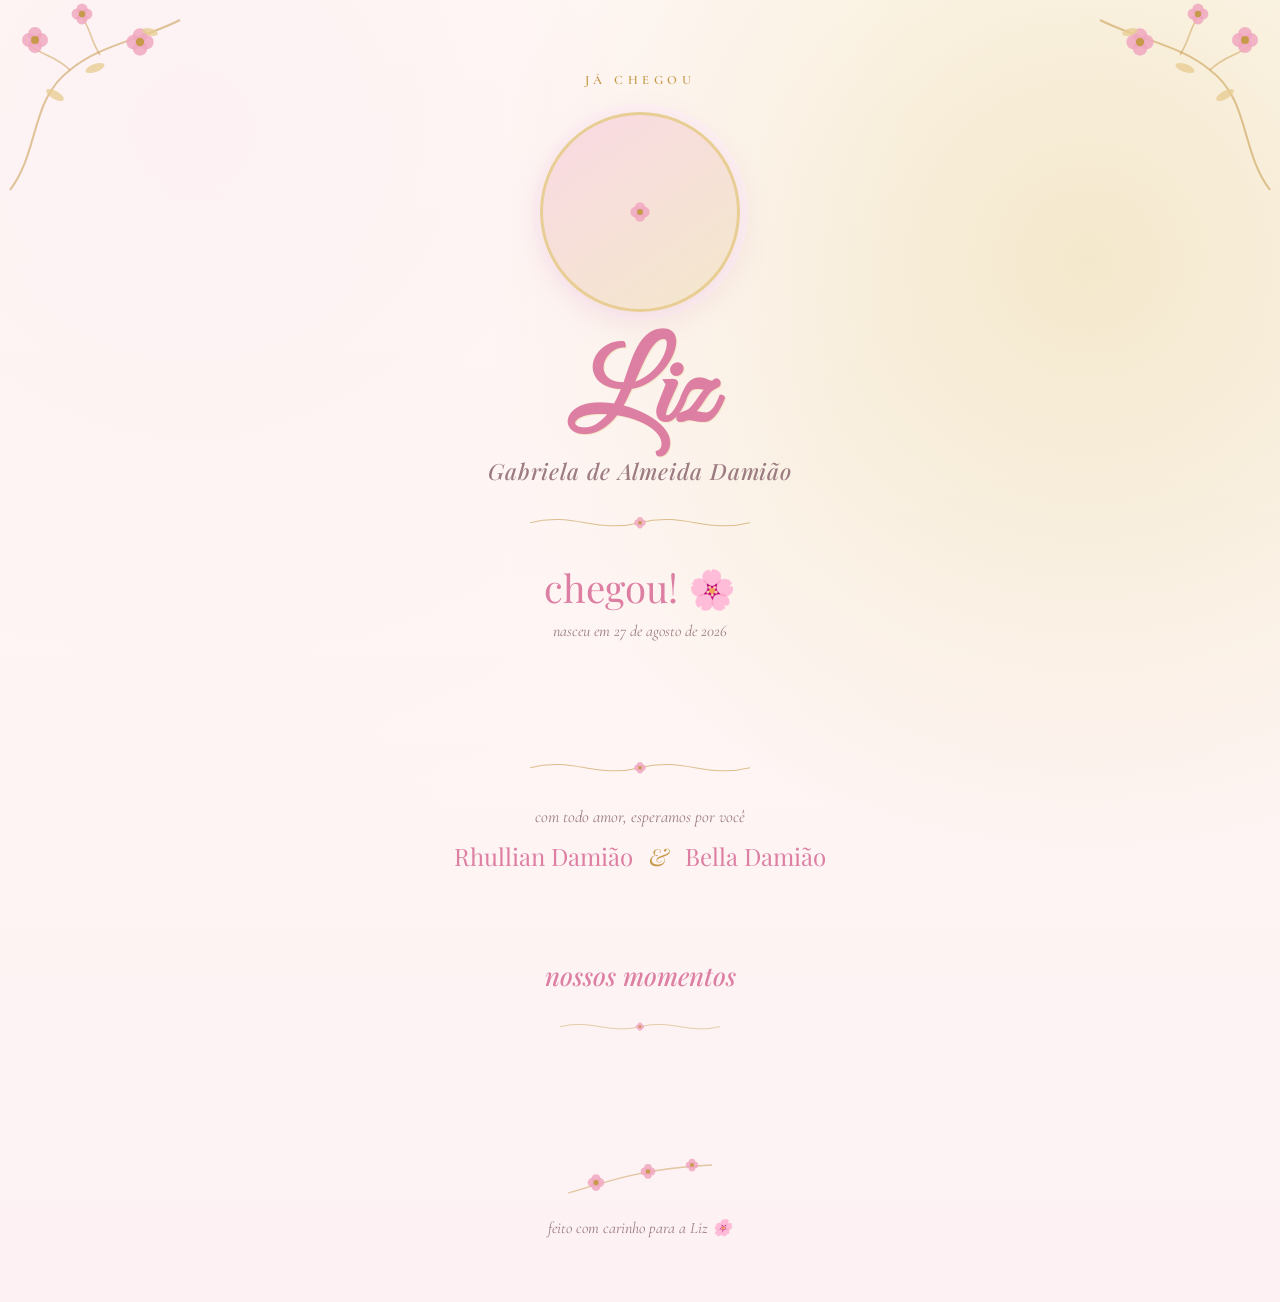
==== index.html @ d57337e2 "Cria site de contagem regressiva para o nascimento da Liz Site estático (rosa e dourado, florais) co" ====
<!DOCTYPE html>
<html lang="pt-BR">
<head>
<meta charset="UTF-8">
<meta name="viewport" content="width=device-width, initial-scale=1.0">
<title>Liz está chegando 🌸</title>
<meta name="description" content="Contagem regressiva para a chegada da Liz Gabriela de Almeida Damião.">

<link rel="preconnect" href="https://fonts.googleapis.com">
<link rel="preconnect" href="https://fonts.gstatic.com" crossorigin>
<link href="https://fonts.googleapis.com/css2?family=Great+Vibes&family=Cormorant+Garamond:ital,wght@0,400;0,500;0,600;1,400&family=Playfair+Display:ital,wght@0,500;0,600;1,500&display=swap" rel="stylesheet">

<link rel="icon" href="data:image/svg+xml,<svg xmlns=%22http://www.w3.org/2000/svg%22 viewBox=%220 0 100 100%22><text y=%22.9em%22 font-size=%2290%22>🌸</text></svg>">

<link rel="stylesheet" href="css/style.css">
</head>
<body>

<div class="petals" aria-hidden="true" id="petals"></div>

<header class="hero">
  <div class="ornament ornament-top-left" aria-hidden="true">
    <svg viewBox="0 0 200 200"><use href="#flower-branch"/></svg>
  </div>
  <div class="ornament ornament-top-right" aria-hidden="true">
    <svg viewBox="0 0 200 200"><use href="#flower-branch"/></svg>
  </div>

  <p class="eyebrow" id="eyebrow">está chegando</p>

  <div class="hero-photo" id="hero-photo">
    <img src="images/hero.jpg" alt="Foto da Liz" id="hero-img">
    <div class="hero-photo-placeholder" id="hero-placeholder">
      <svg viewBox="0 0 120 120" width="56" height="56" aria-hidden="true"><use href="#heart-flower"/></svg>
    </div>
  </div>

  <h1 class="baby-name">
    <span class="first-name">Liz</span>
    <span class="full-name">Gabriela de Almeida Damião</span>
  </h1>

  <div class="divider" aria-hidden="true">
    <svg viewBox="0 0 300 40"><use href="#divider-vine"/></svg>
  </div>

  <div id="countdown-wrap">
    <p class="countdown-label" id="countdown-label">faltam</p>
    <div class="countdown" id="countdown">
      <div class="time-box">
        <span class="time-value" id="days">00</span>
        <span class="time-unit">dias</span>
      </div>
      <div class="time-box">
        <span class="time-value" id="hours">00</span>
        <span class="time-unit">horas</span>
      </div>
      <div class="time-box">
        <span class="time-value" id="minutes">00</span>
        <span class="time-unit">min</span>
      </div>
      <div class="time-box">
        <span class="time-value" id="seconds">00</span>
        <span class="time-unit">seg</span>
      </div>
    </div>
    <p class="due-date" id="due-date"></p>
  </div>

  <div id="arrived-wrap" class="arrived-wrap hidden">
    <p class="arrived-title">chegou! 🌸</p>
    <p class="arrived-date" id="arrived-date"></p>
    <div class="stats" id="stats"></div>
  </div>
</header>

<main>

  <section class="parents-section">
    <div class="divider" aria-hidden="true">
      <svg viewBox="0 0 300 40"><use href="#divider-vine"/></svg>
    </div>
    <p class="parents-intro">com todo amor, esperamos por você</p>
    <div class="parents-names">
      <span id="father-name"></span>
      <span class="amp">&amp;</span>
      <span id="mother-name"></span>
    </div>
  </section>

  <section class="gallery-section">
    <h2 class="section-title">nossos momentos</h2>
    <div class="divider small" aria-hidden="true">
      <svg viewBox="0 0 300 40"><use href="#divider-vine"/></svg>
    </div>
    <div class="gallery" id="gallery">
      <!-- preenchido via JS a partir de js/config.js -->
    </div>
  </section>

</main>

<footer class="site-footer">
  <svg viewBox="0 0 200 60" class="footer-flower" aria-hidden="true"><use href="#flower-branch-small"/></svg>
  <p>feito com carinho para a Liz 🌸</p>
</footer>

<!-- Sprite SVG com os ornamentos florais reutilizados no site -->
<svg width="0" height="0" style="position:absolute" aria-hidden="true">
  <defs>
    <g id="flower-branch">
      <path d="M10,190 C40,150 30,100 70,70 C100,45 140,40 180,20" fill="none" stroke="currentColor" stroke-width="2" opacity="0.55"/>
      <path d="M70,70 C55,55 40,55 30,45" fill="none" stroke="currentColor" stroke-width="1.6" opacity="0.5"/>
      <path d="M100,55 C90,40 90,25 80,15" fill="none" stroke="currentColor" stroke-width="1.6" opacity="0.5"/>
      <g class="fl" transform="translate(35,40)"><circle r="7" class="petal" cx="-6" cy="0"/><circle r="7" class="petal" cx="6" cy="0"/><circle r="7" class="petal" cx="0" cy="-6"/><circle r="7" class="petal" cx="0" cy="6"/><circle r="4" class="center"/></g>
      <g class="fl" transform="translate(82,14) scale(0.8)"><circle r="7" class="petal" cx="-6" cy="0"/><circle r="7" class="petal" cx="6" cy="0"/><circle r="7" class="petal" cx="0" cy="-6"/><circle r="7" class="petal" cx="0" cy="6"/><circle r="4" class="center"/></g>
      <g class="fl" transform="translate(140,42) scale(1.05)"><circle r="7" class="petal" cx="-6" cy="0"/><circle r="7" class="petal" cx="6" cy="0"/><circle r="7" class="petal" cx="0" cy="-6"/><circle r="7" class="petal" cx="0" cy="6"/><circle r="4" class="center"/></g>
      <g class="leaf" transform="translate(55,95) rotate(30)"><ellipse rx="10" ry="4"/></g>
      <g class="leaf" transform="translate(95,68) rotate(-20)"><ellipse rx="10" ry="4"/></g>
      <g class="leaf" transform="translate(150,32) rotate(15)"><ellipse rx="8" ry="3.5"/></g>
    </g>

    <g id="flower-branch-small">
      <path d="M10,45 C50,35 90,15 190,10" fill="none" stroke="currentColor" stroke-width="1.6" opacity="0.5"/>
      <g class="fl" transform="translate(45,32) scale(0.8)"><circle r="7" class="petal" cx="-6" cy="0"/><circle r="7" class="petal" cx="6" cy="0"/><circle r="7" class="petal" cx="0" cy="-6"/><circle r="7" class="petal" cx="0" cy="6"/><circle r="4" class="center"/></g>
      <g class="fl" transform="translate(110,18) scale(0.7)"><circle r="7" class="petal" cx="-6" cy="0"/><circle r="7" class="petal" cx="6" cy="0"/><circle r="7" class="petal" cx="0" cy="-6"/><circle r="7" class="petal" cx="0" cy="6"/><circle r="4" class="center"/></g>
      <g class="fl" transform="translate(165,10) scale(0.6)"><circle r="7" class="petal" cx="-6" cy="0"/><circle r="7" class="petal" cx="6" cy="0"/><circle r="7" class="petal" cx="0" cy="-6"/><circle r="7" class="petal" cx="0" cy="6"/><circle r="4" class="center"/></g>
    </g>

    <g id="divider-vine">
      <path d="M0,20 C60,5 90,35 150,20 C210,5 240,35 300,20" fill="none" stroke="currentColor" stroke-width="1.4" opacity="0.6"/>
      <g class="fl" transform="translate(150,20) scale(0.6)"><circle r="7" class="petal" cx="-6" cy="0"/><circle r="7" class="petal" cx="6" cy="0"/><circle r="7" class="petal" cx="0" cy="-6"/><circle r="7" class="petal" cx="0" cy="6"/><circle r="4" class="center"/></g>
    </g>

    <g id="heart-flower">
      <g class="fl" transform="translate(60,60) scale(1.6)"><circle r="7" class="petal" cx="-6" cy="0"/><circle r="7" class="petal" cx="6" cy="0"/><circle r="7" class="petal" cx="0" cy="-6"/><circle r="7" class="petal" cx="0" cy="6"/><circle r="4" class="center"/></g>
    </g>
  </defs>
</svg>

<script src="js/config.js"></script>
<script src="js/main.js"></script>
</body>
</html>
---- css/style.css ----
:root {
  --pink-pale: #fdf1f4;
  --pink-light: #f9d9e3;
  --pink: #f0a8c0;
  --pink-deep: #dd7fa3;
  --gold: #c79a4b;
  --gold-light: #e8cd94;
  --gold-pale: #f4e8cc;
  --cream: #fffaf3;
  --text: #6a4a4f;
  --text-soft: #9c7b81;
  --shadow: rgba(200, 130, 150, 0.18);
}

* { box-sizing: border-box; }

html { scroll-behavior: smooth; }

body {
  margin: 0;
  font-family: 'Cormorant Garamond', serif;
  color: var(--text);
  background:
    radial-gradient(circle at 15% 10%, var(--pink-pale) 0%, transparent 45%),
    radial-gradient(circle at 85% 20%, var(--gold-pale) 0%, transparent 40%),
    linear-gradient(180deg, var(--cream) 0%, var(--pink-pale) 100%);
  min-height: 100vh;
  overflow-x: hidden;
  position: relative;
}

.fl .petal { fill: var(--pink); opacity: 0.85; }
.fl .center { fill: var(--gold); }
.leaf { fill: var(--gold-light); opacity: 0.8; }

.ornament {
  position: absolute;
  width: 140px;
  height: 140px;
  color: var(--gold);
  pointer-events: none;
  z-index: 0;
}
.ornament svg { width: 100%; height: 100%; }
.ornament-top-left { top: 0; left: 0; }
.ornament-top-right { top: 0; right: 0; transform: scaleX(-1); }

@media (min-width: 700px) {
  .ornament { width: 200px; height: 200px; }
}

/* Petals falling animation */
.petals {
  position: fixed;
  inset: 0;
  pointer-events: none;
  z-index: 1;
  overflow: hidden;
}
.petal-item {
  position: absolute;
  top: -5%;
  width: 14px;
  height: 14px;
  background: radial-gradient(circle at 30% 30%, var(--pink-light), var(--pink-deep));
  border-radius: 60% 0 60% 0;
  opacity: 0.75;
  animation: fall linear infinite;
}
@keyframes fall {
  0% { transform: translateY(-10vh) translateX(0) rotate(0deg); }
  100% { transform: translateY(110vh) translateX(40px) rotate(360deg); }
}

/* Hero */
.hero {
  position: relative;
  text-align: center;
  padding: 4.5rem 1.5rem 3rem;
  z-index: 2;
}

.eyebrow {
  text-transform: uppercase;
  letter-spacing: 0.35em;
  font-size: 0.8rem;
  color: var(--gold);
  font-weight: 600;
  margin: 0 0 1.5rem;
}

.hero-photo {
  width: 150px;
  height: 150px;
  margin: 0 auto 1.5rem;
  border-radius: 50%;
  position: relative;
  border: 3px solid var(--gold-light);
  box-shadow: 0 8px 30px var(--shadow), 0 0 0 8px var(--pink-pale);
  overflow: hidden;
  background: linear-gradient(145deg, var(--pink-light), var(--gold-pale));
  display: flex;
  align-items: center;
  justify-content: center;
}
.hero-photo img {
  width: 100%;
  height: 100%;
  object-fit: cover;
  display: none;
}
.hero-photo img.loaded { display: block; }
.hero-photo-placeholder {
  color: var(--gold);
  display: flex;
  align-items: center;
  justify-content: center;
}
.hero-photo img.loaded ~ .hero-photo-placeholder { display: none; }

@media (min-width: 700px) {
  .hero-photo { width: 200px; height: 200px; }
}

.baby-name {
  margin: 0 0 0.5rem;
  line-height: 1.1;
}
.baby-name .first-name {
  display: block;
  font-family: 'Great Vibes', cursive;
  font-size: 5rem;
  color: var(--pink-deep);
  text-shadow: 1px 1px 0 var(--gold-pale);
}
.baby-name .full-name {
  display: block;
  font-family: 'Playfair Display', serif;
  font-style: italic;
  font-size: 1.15rem;
  letter-spacing: 0.04em;
  color: var(--text-soft);
  font-weight: 500;
}

@media (min-width: 700px) {
  .baby-name .first-name { font-size: 7rem; }
  .baby-name .full-name { font-size: 1.4rem; }
}

.divider {
  width: 220px;
  max-width: 80%;
  margin: 1.5rem auto;
  color: var(--gold);
}
.divider svg { width: 100%; display: block; }
.divider.small { width: 160px; }

.countdown-label {
  text-transform: uppercase;
  letter-spacing: 0.3em;
  font-size: 0.85rem;
  color: var(--text-soft);
  margin: 0 0 1rem;
}

.countdown {
  display: flex;
  justify-content: center;
  gap: 0.75rem;
  flex-wrap: wrap;
}

.time-box {
  background: linear-gradient(160deg, #ffffff, var(--pink-pale));
  border: 1px solid var(--gold-light);
  border-radius: 16px;
  min-width: 72px;
  padding: 0.9rem 0.6rem;
  box-shadow: 0 6px 18px var(--shadow);
}
.time-value {
  display: block;
  font-family: 'Playfair Display', serif;
  font-size: 2.1rem;
  font-weight: 600;
  color: var(--pink-deep);
  line-height: 1;
}
.time-unit {
  display: block;
  margin-top: 0.35rem;
  font-size: 0.7rem;
  letter-spacing: 0.15em;
  text-transform: uppercase;
  color: var(--gold);
}

@media (min-width: 700px) {
  .time-box { min-width: 100px; padding: 1.2rem 1rem; }
  .time-value { font-size: 2.8rem; }
}

.due-date {
  margin-top: 1.5rem;
  font-style: italic;
  color: var(--text-soft);
  font-size: 1rem;
}

.hidden { display: none !important; }

.arrived-wrap { margin-top: 1rem; }
.arrived-title {
  font-family: 'Playfair Display', serif;
  font-size: 2.4rem;
  color: var(--pink-deep);
  margin: 0;
}
.arrived-date {
  font-style: italic;
  color: var(--text-soft);
  margin-top: 0.5rem;
}
.stats {
  display: flex;
  justify-content: center;
  gap: 1rem;
  margin-top: 1.5rem;
  flex-wrap: wrap;
}
.stat {
  background: linear-gradient(160deg, #ffffff, var(--gold-pale));
  border: 1px solid var(--gold-light);
  border-radius: 16px;
  padding: 0.8rem 1.4rem;
  box-shadow: 0 6px 18px var(--shadow);
}
.stat .stat-value {
  display: block;
  font-family: 'Playfair Display', serif;
  font-size: 1.4rem;
  color: var(--pink-deep);
}
.stat .stat-label {
  display: block;
  font-size: 0.7rem;
  letter-spacing: 0.15em;
  text-transform: uppercase;
  color: var(--gold);
  margin-top: 0.2rem;
}

/* Parents */
.parents-section {
  text-align: center;
  padding: 1rem 1.5rem 3rem;
  position: relative;
  z-index: 2;
}
.parents-intro {
  font-style: italic;
  color: var(--text-soft);
  font-size: 1.05rem;
  margin-bottom: 0.8rem;
}
.parents-names {
  font-family: 'Playfair Display', serif;
  font-size: 1.5rem;
  color: var(--pink-deep);
}
.parents-names .amp {
  color: var(--gold);
  margin: 0 0.6rem;
  font-style: italic;
}

/* Gallery */
.gallery-section {
  text-align: center;
  padding: 1rem 1.5rem 4rem;
  position: relative;
  z-index: 2;
}
.section-title {
  font-family: 'Playfair Display', serif;
  font-style: italic;
  font-weight: 500;
  color: var(--pink-deep);
  font-size: 1.6rem;
  margin-bottom: 0;
}

.gallery {
  display: grid;
  grid-template-columns: repeat(auto-fit, minmax(150px, 1fr));
  gap: 1rem;
  max-width: 900px;
  margin: 1.5rem auto 0;
}
.gallery-item {
  aspect-ratio: 4/5;
  border-radius: 14px;
  overflow: hidden;
  border: 3px solid #fff;
  box-shadow: 0 8px 22px var(--shadow);
  background: linear-gradient(145deg, var(--pink-light), var(--gold-pale));
  display: flex;
  align-items: center;
  justify-content: center;
  color: var(--gold);
}
.gallery-item img {
  width: 100%;
  height: 100%;
  object-fit: cover;
  display: block;
}
.gallery-empty {
  text-align: center;
  color: var(--text-soft);
  font-style: italic;
  padding: 2rem;
}

/* Footer */
.site-footer {
  text-align: center;
  padding: 2rem 1rem 3rem;
  color: var(--gold);
  position: relative;
  z-index: 2;
}
.footer-flower { width: 160px; color: var(--gold); }
.site-footer p {
  margin-top: 0.5rem;
  font-style: italic;
  color: var(--text-soft);
}
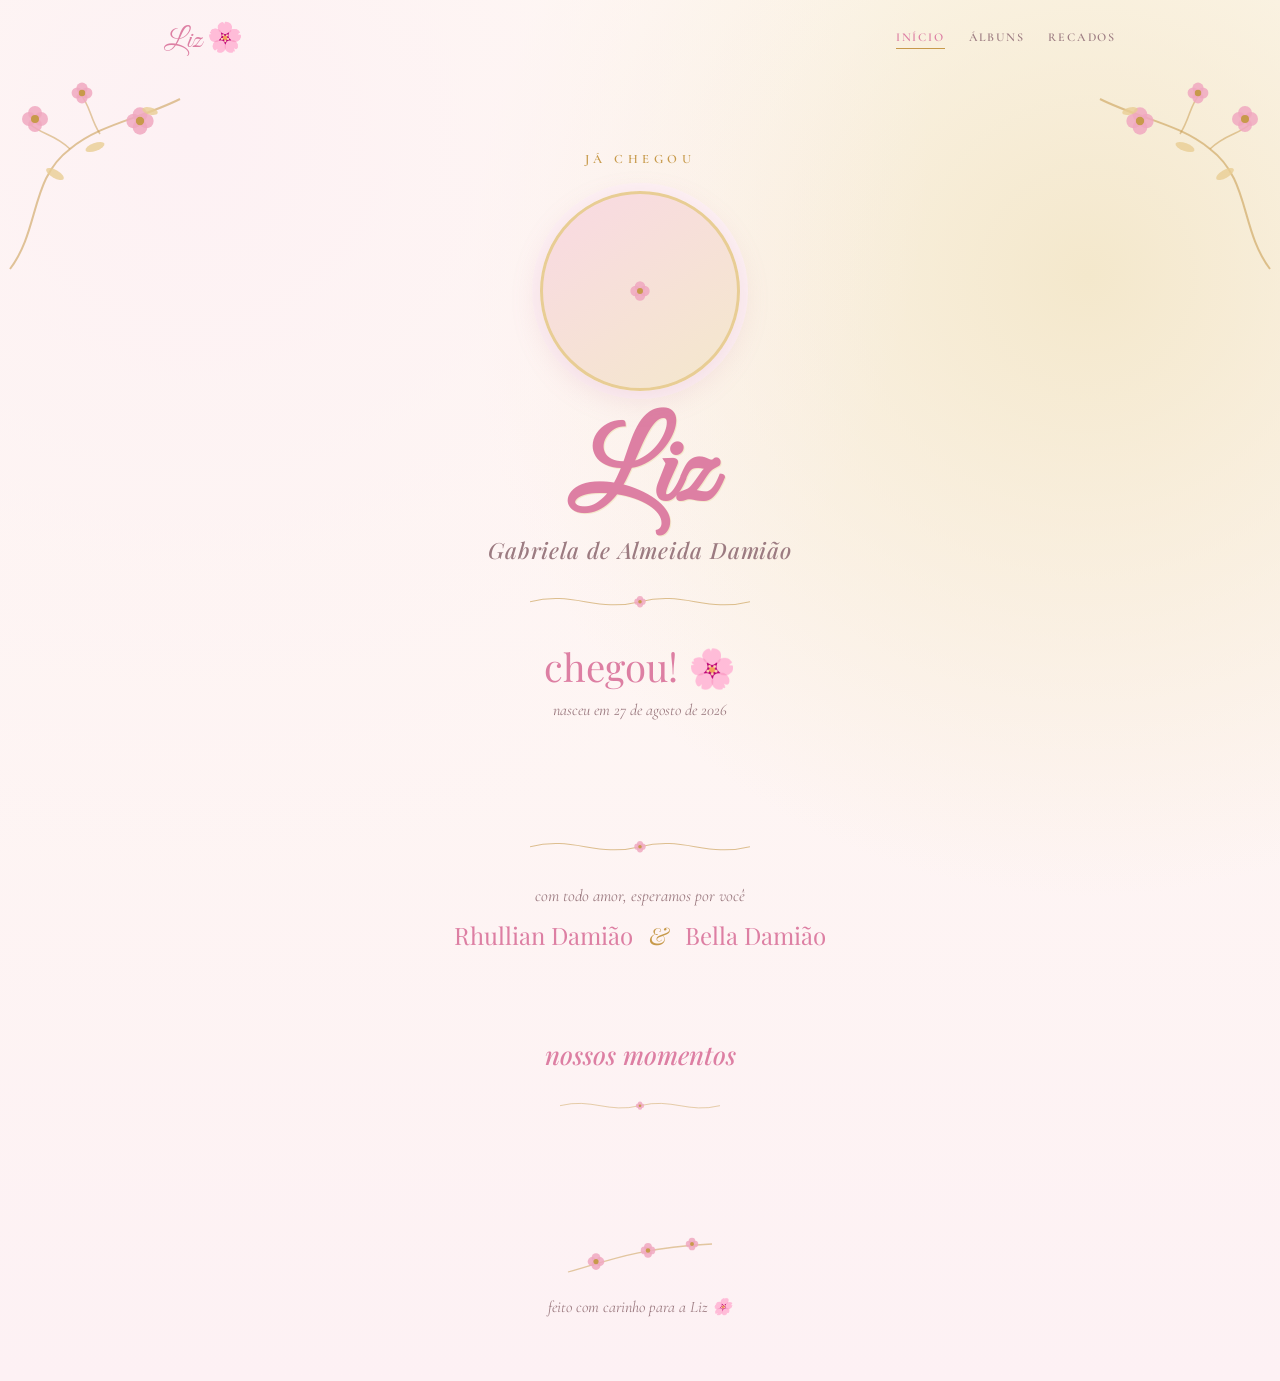
==== commit 90843f2e: "Adiciona álbuns de fotos e mural de recados (Fase 2) Cria navegação entre páginas, secao de álbuns e" ====
--- a/index.html
+++ b/index.html
@@ -17,6 +17,15 @@
 <body>
 
 <div class="petals" aria-hidden="true" id="petals"></div>
+
+<nav class="site-nav">
+  <a href="index.html" class="nav-brand">Liz <span aria-hidden="true">🌸</span></a>
+  <div class="nav-links">
+    <a href="index.html" class="nav-link active">início</a>
+    <a href="albuns.html" class="nav-link">álbuns</a>
+    <a href="recados.html" class="nav-link">recados</a>
+  </div>
+</nav>
 
 <header class="hero">
   <div class="ornament ornament-top-left" aria-hidden="true">
@@ -139,6 +148,7 @@
 </svg>
 
 <script src="js/config.js"></script>
+<script src="js/petals.js"></script>
 <script src="js/main.js"></script>
 </body>
 </html>
--- a/css/style.css
+++ b/css/style.css
@@ -72,6 +72,75 @@
   100% { transform: translateY(110vh) translateX(40px) rotate(360deg); }
 }
 
+/* Navigation */
+.site-nav {
+  position: relative;
+  z-index: 3;
+  display: flex;
+  align-items: center;
+  justify-content: space-between;
+  flex-wrap: wrap;
+  gap: 0.75rem;
+  padding: 1.25rem 1.5rem;
+  max-width: 1000px;
+  margin: 0 auto;
+}
+.nav-brand {
+  font-family: 'Great Vibes', cursive;
+  font-size: 1.8rem;
+  color: var(--pink-deep);
+  text-decoration: none;
+}
+.nav-links {
+  display: flex;
+  gap: 1.5rem;
+}
+.nav-link {
+  text-decoration: none;
+  color: var(--text-soft);
+  text-transform: uppercase;
+  letter-spacing: 0.15em;
+  font-size: 0.75rem;
+  font-weight: 600;
+  padding-bottom: 0.2rem;
+  border-bottom: 1px solid transparent;
+  transition: color 0.2s, border-color 0.2s;
+}
+.nav-link:hover,
+.nav-link.active {
+  color: var(--pink-deep);
+  border-color: var(--gold);
+}
+
+/* Generic inner-page header */
+.page-header {
+  text-align: center;
+  padding: 2rem 1.5rem 0.5rem;
+  position: relative;
+  z-index: 2;
+}
+.page-header h1 {
+  font-family: 'Great Vibes', cursive;
+  font-size: 3.2rem;
+  color: var(--pink-deep);
+  margin: 0.25rem 0;
+}
+.page-header p {
+  font-style: italic;
+  color: var(--text-soft);
+  margin: 0;
+}
+.back-link {
+  display: inline-block;
+  margin-bottom: 0.5rem;
+  color: var(--gold);
+  text-decoration: none;
+  font-size: 0.8rem;
+  letter-spacing: 0.1em;
+  text-transform: uppercase;
+}
+.back-link:hover { color: var(--pink-deep); }
+
 /* Hero */
 .hero {
   position: relative;
@@ -338,3 +407,247 @@
   font-style: italic;
   color: var(--text-soft);
 }
+
+/* ---------- Álbuns (grid) ---------- */
+.albums-grid {
+  display: grid;
+  grid-template-columns: repeat(auto-fit, minmax(220px, 1fr));
+  gap: 1.5rem;
+  max-width: 1000px;
+  margin: 2rem auto;
+  padding: 0 1.5rem 3rem;
+  position: relative;
+  z-index: 2;
+}
+.album-card {
+  display: block;
+  text-decoration: none;
+  color: inherit;
+  border-radius: 18px;
+  overflow: hidden;
+  background: linear-gradient(160deg, #ffffff, var(--pink-pale));
+  border: 1px solid var(--gold-light);
+  box-shadow: 0 8px 24px var(--shadow);
+  transition: transform 0.25s ease, box-shadow 0.25s ease;
+}
+.album-card:hover {
+  transform: translateY(-4px);
+  box-shadow: 0 14px 30px var(--shadow);
+}
+.album-cover {
+  aspect-ratio: 4/3;
+  background: linear-gradient(145deg, var(--pink-light), var(--gold-pale));
+  display: flex;
+  align-items: center;
+  justify-content: center;
+  color: var(--gold);
+  overflow: hidden;
+}
+.album-cover img { width: 100%; height: 100%; object-fit: cover; display: block; }
+.album-info { padding: 1rem 1.2rem 1.3rem; }
+.album-info h3 {
+  font-family: 'Playfair Display', serif;
+  font-style: italic;
+  font-size: 1.25rem;
+  color: var(--pink-deep);
+  margin: 0 0 0.3rem;
+}
+.album-info .album-date {
+  font-size: 0.78rem;
+  letter-spacing: 0.1em;
+  text-transform: uppercase;
+  color: var(--gold);
+}
+.albums-empty {
+  text-align: center;
+  color: var(--text-soft);
+  font-style: italic;
+  padding: 3rem 1.5rem;
+  grid-column: 1 / -1;
+}
+.albums-empty a { color: var(--pink-deep); }
+
+/* ---------- Álbum (grade de fotos + lightbox) ---------- */
+.photo-grid {
+  display: grid;
+  grid-template-columns: repeat(auto-fill, minmax(140px, 1fr));
+  gap: 0.75rem;
+  max-width: 1000px;
+  margin: 1.5rem auto 3rem;
+  padding: 0 1.5rem;
+  position: relative;
+  z-index: 2;
+}
+.photo-thumb {
+  aspect-ratio: 1;
+  border-radius: 10px;
+  overflow: hidden;
+  cursor: pointer;
+  border: 2px solid #fff;
+  box-shadow: 0 4px 14px var(--shadow);
+}
+.photo-thumb img {
+  width: 100%;
+  height: 100%;
+  object-fit: cover;
+  display: block;
+  transition: transform 0.3s;
+}
+.photo-thumb:hover img { transform: scale(1.08); }
+
+.lightbox {
+  position: fixed;
+  inset: 0;
+  background: rgba(40, 20, 25, 0.85);
+  display: flex;
+  align-items: center;
+  justify-content: center;
+  z-index: 50;
+  padding: 2rem;
+}
+.lightbox.hidden { display: none; }
+.lightbox img {
+  max-width: 90vw;
+  max-height: 80vh;
+  border-radius: 8px;
+  box-shadow: 0 10px 40px rgba(0, 0, 0, 0.4);
+}
+.lightbox-close,
+.lightbox-prev,
+.lightbox-next {
+  position: absolute;
+  background: rgba(255, 255, 255, 0.15);
+  border: 1px solid rgba(255, 255, 255, 0.4);
+  color: #fff;
+  border-radius: 50%;
+  width: 44px;
+  height: 44px;
+  display: flex;
+  align-items: center;
+  justify-content: center;
+  cursor: pointer;
+  font-size: 1.3rem;
+  line-height: 1;
+}
+.lightbox-close { top: 1.5rem; right: 1.5rem; }
+.lightbox-prev { left: 1.5rem; top: 50%; transform: translateY(-50%); }
+.lightbox-next { right: 1.5rem; top: 50%; transform: translateY(-50%); }
+.lightbox-close:hover,
+.lightbox-prev:hover,
+.lightbox-next:hover { background: rgba(255, 255, 255, 0.3); }
+
+/* ---------- Recados ---------- */
+.recados-config-warning {
+  max-width: 480px;
+  margin: 1.5rem auto;
+  padding: 1rem 1.4rem;
+  border-radius: 14px;
+  background: var(--gold-pale);
+  color: var(--text);
+  text-align: center;
+  font-size: 0.95rem;
+  position: relative;
+  z-index: 2;
+}
+
+.recados-form {
+  max-width: 480px;
+  margin: 1.5rem auto 0;
+  padding: 0 1.5rem;
+  display: flex;
+  flex-direction: column;
+  gap: 0.9rem;
+  position: relative;
+  z-index: 2;
+}
+.recados-form input,
+.recados-form textarea {
+  font-family: 'Cormorant Garamond', serif;
+  font-size: 1.05rem;
+  padding: 0.7rem 1rem;
+  border-radius: 12px;
+  border: 1px solid var(--gold-light);
+  background: #fff;
+  color: var(--text);
+  resize: vertical;
+}
+.recados-form textarea { min-height: 100px; }
+.recados-form input:focus,
+.recados-form textarea:focus {
+  outline: none;
+  border-color: var(--pink-deep);
+}
+.recados-submit {
+  align-self: center;
+  font-family: 'Playfair Display', serif;
+  font-style: italic;
+  font-size: 1.05rem;
+  color: #fff;
+  background: linear-gradient(135deg, var(--pink-deep), var(--pink));
+  border: none;
+  padding: 0.7rem 2.2rem;
+  border-radius: 999px;
+  cursor: pointer;
+  box-shadow: 0 6px 18px var(--shadow);
+  transition: transform 0.2s;
+}
+.recados-submit:hover { transform: translateY(-2px); }
+.recados-submit:disabled { opacity: 0.6; cursor: default; transform: none; }
+.recados-status {
+  text-align: center;
+  font-style: italic;
+  color: var(--text-soft);
+  min-height: 1.2em;
+  margin: 0;
+}
+.recados-status.error { color: var(--pink-deep); }
+
+.recados-list {
+  max-width: 640px;
+  margin: 1rem auto 4rem;
+  padding: 0 1.5rem;
+  display: flex;
+  flex-direction: column;
+  gap: 1rem;
+  position: relative;
+  z-index: 2;
+}
+.recado-card {
+  background: linear-gradient(160deg, #ffffff, var(--pink-pale));
+  border: 1px solid var(--gold-light);
+  border-radius: 16px;
+  padding: 1.1rem 1.4rem;
+  box-shadow: 0 6px 18px var(--shadow);
+}
+.recado-header {
+  display: flex;
+  justify-content: space-between;
+  align-items: baseline;
+  gap: 0.75rem;
+  margin-bottom: 0.4rem;
+  flex-wrap: wrap;
+}
+.recado-name {
+  font-family: 'Playfair Display', serif;
+  font-style: italic;
+  color: var(--pink-deep);
+  font-size: 1.05rem;
+}
+.recado-date {
+  font-size: 0.72rem;
+  color: var(--gold);
+  letter-spacing: 0.05em;
+  white-space: nowrap;
+}
+.recado-message {
+  margin: 0;
+  color: var(--text);
+  line-height: 1.5;
+  white-space: pre-wrap;
+}
+.recados-empty {
+  text-align: center;
+  color: var(--text-soft);
+  font-style: italic;
+  padding: 2rem;
+}
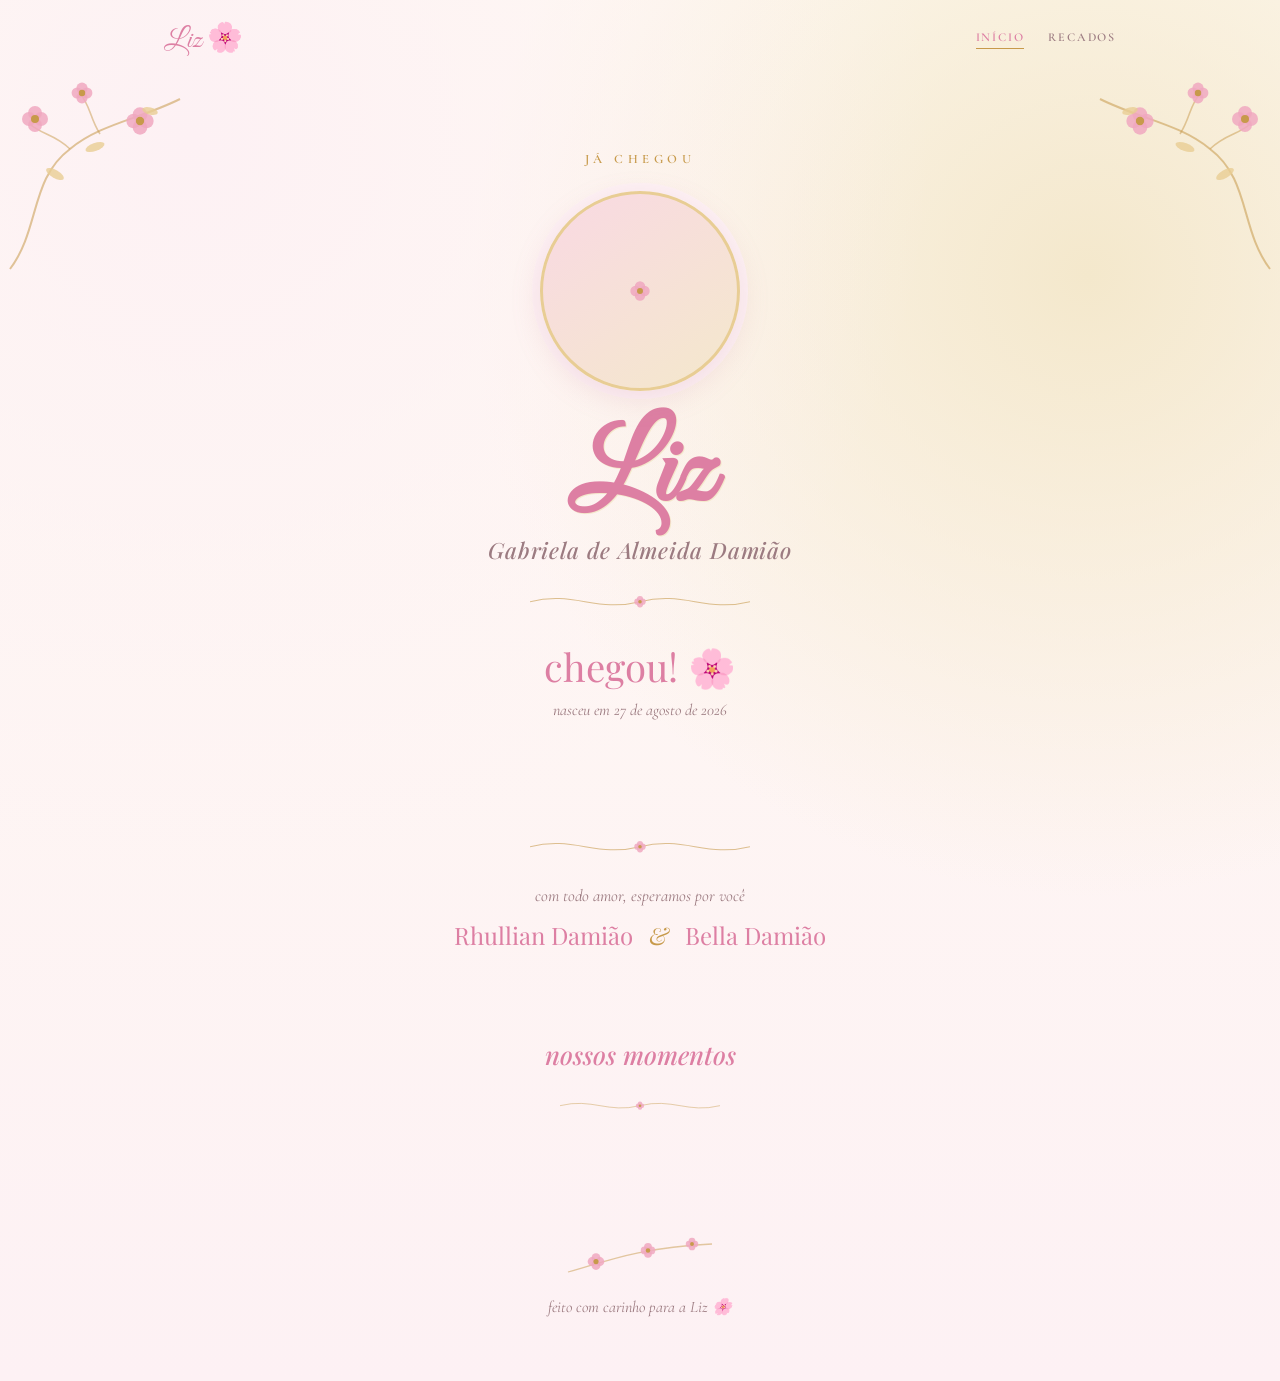
==== commit 14f93457: "Remove funcionalidade de álbuns Mantém apenas início e recados no site. Remove album.html, albuns.ht" ====
--- a/index.html
+++ b/index.html
@@ -22,7 +22,6 @@
   <a href="index.html" class="nav-brand">Liz <span aria-hidden="true">🌸</span></a>
   <div class="nav-links">
     <a href="index.html" class="nav-link active">início</a>
-    <a href="albuns.html" class="nav-link">álbuns</a>
     <a href="recados.html" class="nav-link">recados</a>
   </div>
 </nav>
--- a/css/style.css
+++ b/css/style.css
@@ -130,17 +130,6 @@
   color: var(--text-soft);
   margin: 0;
 }
-.back-link {
-  display: inline-block;
-  margin-bottom: 0.5rem;
-  color: var(--gold);
-  text-decoration: none;
-  font-size: 0.8rem;
-  letter-spacing: 0.1em;
-  text-transform: uppercase;
-}
-.back-link:hover { color: var(--pink-deep); }
-
 /* Hero */
 .hero {
   position: relative;
@@ -407,134 +396,6 @@
   font-style: italic;
   color: var(--text-soft);
 }
-
-/* ---------- Álbuns (grid) ---------- */
-.albums-grid {
-  display: grid;
-  grid-template-columns: repeat(auto-fit, minmax(220px, 1fr));
-  gap: 1.5rem;
-  max-width: 1000px;
-  margin: 2rem auto;
-  padding: 0 1.5rem 3rem;
-  position: relative;
-  z-index: 2;
-}
-.album-card {
-  display: block;
-  text-decoration: none;
-  color: inherit;
-  border-radius: 18px;
-  overflow: hidden;
-  background: linear-gradient(160deg, #ffffff, var(--pink-pale));
-  border: 1px solid var(--gold-light);
-  box-shadow: 0 8px 24px var(--shadow);
-  transition: transform 0.25s ease, box-shadow 0.25s ease;
-}
-.album-card:hover {
-  transform: translateY(-4px);
-  box-shadow: 0 14px 30px var(--shadow);
-}
-.album-cover {
-  aspect-ratio: 4/3;
-  background: linear-gradient(145deg, var(--pink-light), var(--gold-pale));
-  display: flex;
-  align-items: center;
-  justify-content: center;
-  color: var(--gold);
-  overflow: hidden;
-}
-.album-cover img { width: 100%; height: 100%; object-fit: cover; display: block; }
-.album-info { padding: 1rem 1.2rem 1.3rem; }
-.album-info h3 {
-  font-family: 'Playfair Display', serif;
-  font-style: italic;
-  font-size: 1.25rem;
-  color: var(--pink-deep);
-  margin: 0 0 0.3rem;
-}
-.album-info .album-date {
-  font-size: 0.78rem;
-  letter-spacing: 0.1em;
-  text-transform: uppercase;
-  color: var(--gold);
-}
-.albums-empty {
-  text-align: center;
-  color: var(--text-soft);
-  font-style: italic;
-  padding: 3rem 1.5rem;
-  grid-column: 1 / -1;
-}
-.albums-empty a { color: var(--pink-deep); }
-
-/* ---------- Álbum (grade de fotos + lightbox) ---------- */
-.photo-grid {
-  display: grid;
-  grid-template-columns: repeat(auto-fill, minmax(140px, 1fr));
-  gap: 0.75rem;
-  max-width: 1000px;
-  margin: 1.5rem auto 3rem;
-  padding: 0 1.5rem;
-  position: relative;
-  z-index: 2;
-}
-.photo-thumb {
-  aspect-ratio: 1;
-  border-radius: 10px;
-  overflow: hidden;
-  cursor: pointer;
-  border: 2px solid #fff;
-  box-shadow: 0 4px 14px var(--shadow);
-}
-.photo-thumb img {
-  width: 100%;
-  height: 100%;
-  object-fit: cover;
-  display: block;
-  transition: transform 0.3s;
-}
-.photo-thumb:hover img { transform: scale(1.08); }
-
-.lightbox {
-  position: fixed;
-  inset: 0;
-  background: rgba(40, 20, 25, 0.85);
-  display: flex;
-  align-items: center;
-  justify-content: center;
-  z-index: 50;
-  padding: 2rem;
-}
-.lightbox.hidden { display: none; }
-.lightbox img {
-  max-width: 90vw;
-  max-height: 80vh;
-  border-radius: 8px;
-  box-shadow: 0 10px 40px rgba(0, 0, 0, 0.4);
-}
-.lightbox-close,
-.lightbox-prev,
-.lightbox-next {
-  position: absolute;
-  background: rgba(255, 255, 255, 0.15);
-  border: 1px solid rgba(255, 255, 255, 0.4);
-  color: #fff;
-  border-radius: 50%;
-  width: 44px;
-  height: 44px;
-  display: flex;
-  align-items: center;
-  justify-content: center;
-  cursor: pointer;
-  font-size: 1.3rem;
-  line-height: 1;
-}
-.lightbox-close { top: 1.5rem; right: 1.5rem; }
-.lightbox-prev { left: 1.5rem; top: 50%; transform: translateY(-50%); }
-.lightbox-next { right: 1.5rem; top: 50%; transform: translateY(-50%); }
-.lightbox-close:hover,
-.lightbox-prev:hover,
-.lightbox-next:hover { background: rgba(255, 255, 255, 0.3); }
 
 /* ---------- Recados ---------- */
 .recados-config-warning {
